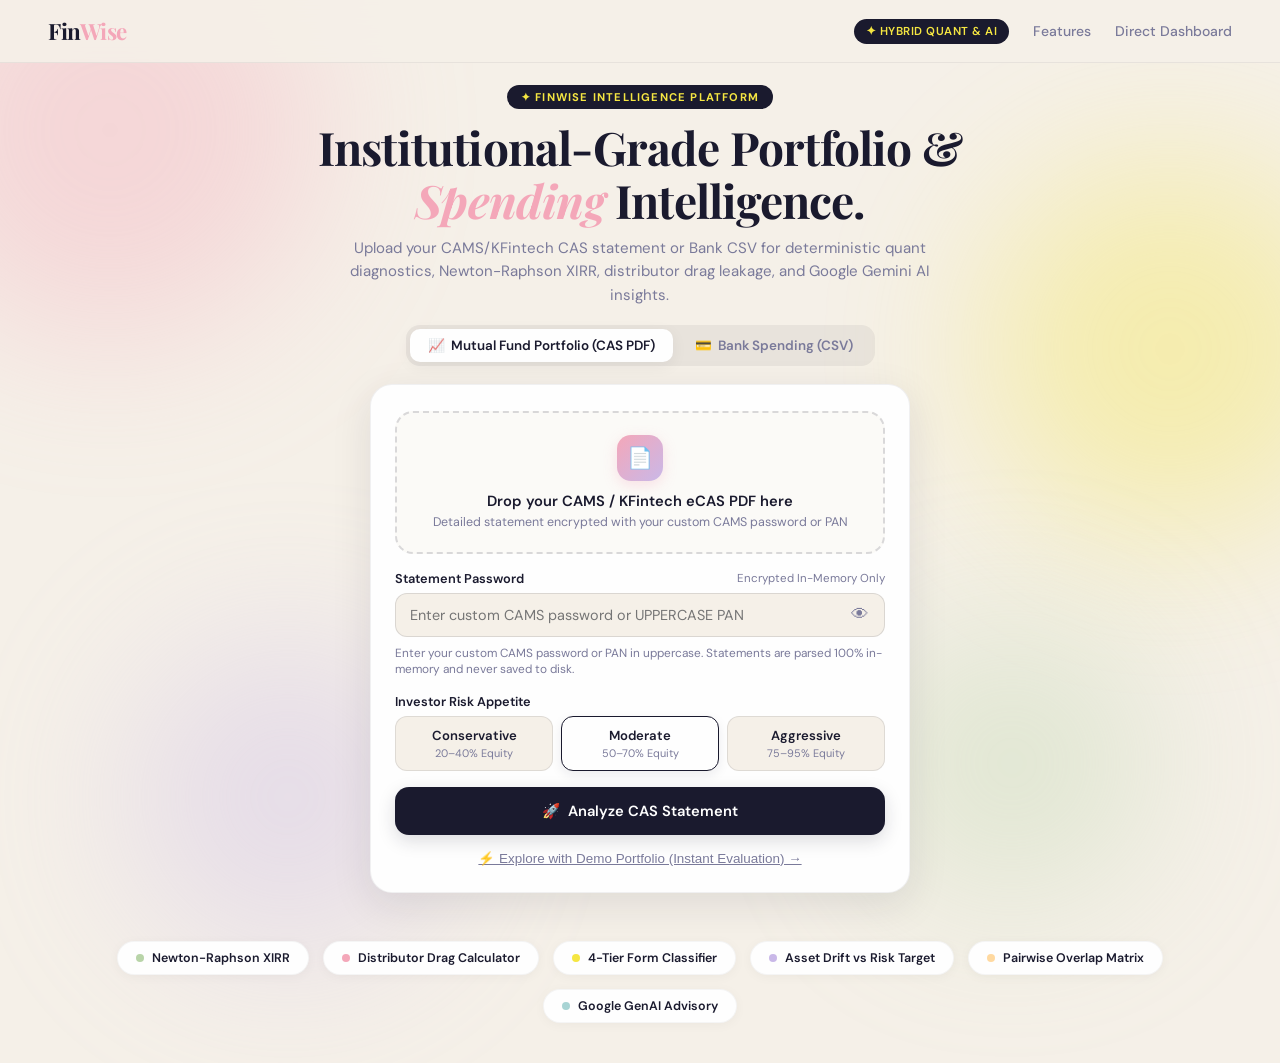
==== templates/index.html @ 9c48b219 "feat(ui): build interactive mutual fund dashboard, modern styles, and visualization charts" ====
<!DOCTYPE html>
<html lang="en">
<head>
<meta charset="UTF-8">
<meta name="viewport" content="width=device-width, initial-scale=1.0">
<title>FinWise — Mutual Fund Portfolio & Financial Spending Analyzer</title>
<meta name="description" content="Institutional-grade Mutual Fund Portfolio & Spending Analyzer with deterministic quant engine, Newton-Raphson XIRR, distributor drag calculator, and Google Gemini AI insights.">
<link rel="preconnect" href="https://fonts.googleapis.com">
<link href="https://fonts.googleapis.com/css2?family=DM+Sans:wght@300;400;500;600;700&family=Playfair+Display:ital,wght@0,600;0,700;1,400&family=JetBrains+Mono:wght@400;500&display=swap" rel="stylesheet">
<style>
  :root {
    --cream:     #F5F0E8;
    --blush:     #F4A7B9;
    --butter:    #F5E642;
    --sage:      #B8D4A8;
    --lavender:  #C9B8E8;
    --peach:     #FFD9A0;
    --teal:      #A8D4D4;
    --ink:       #1A1A2E;
    --ink2:      #2D2D44;
    --muted:     #7A7A9A;
    --white:     #FEFEFE;
    --border:    rgba(26,26,46,0.08);
    --shadow-sm: 0 4px 16px rgba(26,26,46,0.06);
    --shadow-md: 0 12px 40px rgba(26,26,46,0.1);
  }
  *, *::before, *::after { box-sizing: border-box; margin: 0; padding: 0; }
  html { scroll-behavior: smooth; }
  body {
    background: var(--cream);
    font-family: 'DM Sans', sans-serif;
    color: var(--ink);
    min-height: 100vh;
    overflow-x: hidden;
  }

  /* ── Nav ── */
  nav {
    position: fixed; top: 0; left: 0; right: 0; z-index: 100;
    display: flex; align-items: center; justify-content: space-between;
    padding: 16px 48px;
    background: rgba(245,240,232,0.9);
    backdrop-filter: blur(14px);
    border-bottom: 1px solid rgba(26,26,46,0.06);
  }
  .logo { font-family: 'Playfair Display', serif; font-size: 1.4rem; color: var(--ink); letter-spacing: -0.5px; font-weight: 700; }
  .logo span { color: var(--blush); }
  .nav-links { display: flex; align-items: center; gap: 24px; }
  .nav-links a { text-decoration: none; color: var(--muted); font-size: 0.875rem; font-weight: 500; transition: color 0.2s; }
  .nav-links a:hover { color: var(--ink); }
  .nav-pill-badge {
    background: var(--ink); color: var(--butter); font-size: 0.72rem; font-weight: 600;
    padding: 5px 12px; border-radius: 20px; letter-spacing: 0.5px; text-transform: uppercase;
  }

  /* ── Hero ── */
  .hero {
    min-height: calc(100vh - 65px);
    display: flex; flex-direction: column; align-items: center; justify-content: flex-start;
    padding: 85px 24px 40px;
    position: relative; overflow: hidden;
  }

  /* floating blobs */
  .blob {
    position: absolute; border-radius: 50%; filter: blur(80px); opacity: 0.35; pointer-events: none;
    animation: drift 8s ease-in-out infinite alternate;
  }
  .blob-1 { width: 420px; height: 420px; background: var(--blush); top: -80px; left: -100px; animation-delay: 0s; }
  .blob-2 { width: 380px; height: 380px; background: var(--butter); top: 15%; right: -80px; animation-delay: 2s; }
  .blob-3 { width: 320px; height: 320px; background: var(--lavender); bottom: 10%; left: 10%; animation-delay: 4s; }
  .blob-4 { width: 280px; height: 280px; background: var(--sage); bottom: 15%; right: 10%; animation-delay: 1s; }
  @keyframes drift { from { transform: translateY(0) scale(1); } to { transform: translateY(-30px) scale(1.05); } }

  .hero-text { text-align: center; position: relative; z-index: 1; max-width: 720px; margin-bottom: 18px; }
  .eyebrow {
    display: inline-flex; align-items: center; gap: 8px; background: var(--ink); color: var(--butter);
    font-size: 0.7rem; font-weight: 700; letter-spacing: 1.2px; text-transform: uppercase;
    padding: 5px 14px; border-radius: 20px; margin-bottom: 12px;
  }
  h1 {
    font-family: 'Playfair Display', serif;
    font-size: clamp(2rem, 3.6vw, 3rem);
    line-height: 1.15; letter-spacing: -0.8px;
    margin-bottom: 10px;
  }
  h1 em { font-style: italic; color: var(--blush); }
  .subtitle {
    font-size: 0.94rem; color: var(--muted); line-height: 1.55; max-width: 600px; margin: 0 auto;
  }

  /* ── Mode Switcher Tab ── */
  .mode-switch-wrap {
    position: relative; z-index: 1; display: flex; justify-content: center; margin-bottom: 18px;
  }
  .mode-switcher {
    display: inline-flex; background: rgba(26,26,46,0.06); padding: 4px; border-radius: 14px; gap: 4px;
  }
  .mode-btn {
    border: none; background: transparent; padding: 8px 18px; border-radius: 10px;
    font-family: 'DM Sans', sans-serif; font-size: 0.84rem; font-weight: 600; color: var(--muted);
    cursor: pointer; transition: all 0.2s ease; display: flex; align-items: center; gap: 6px;
  }
  .mode-btn.active {
    background: var(--white); color: var(--ink); box-shadow: var(--shadow-sm);
  }

  /* ── Card Container ── */
  .analyzer-card-container {
    position: relative; z-index: 1; width: 540px; max-width: 92vw;
  }
  .analyzer-panel {
    background: var(--white); border-radius: 22px; padding: 26px 24px;
    box-shadow: var(--shadow-md); border: 1px solid rgba(26,26,46,0.06);
    display: none; flex-direction: column; gap: 16px;
  }
  .analyzer-panel.active { display: flex; }

  /* ── Dropzone ── */
  .dropzone {
    border: 2px dashed rgba(26,26,46,0.15); border-radius: 18px; padding: 22px 16px;
    text-align: center; cursor: pointer; transition: all 0.2s ease;
    background: rgba(245,240,232,0.3);
  }
  .dropzone:hover, .dropzone.drag-over {
    border-color: var(--blush); background: rgba(244,167,185,0.07); transform: translateY(-1px);
  }
  .drop-icon {
    width: 46px; height: 46px; margin: 0 auto 10px;
    background: linear-gradient(135deg, var(--blush), var(--lavender));
    border-radius: 14px; display: flex; align-items: center; justify-content: center;
    font-size: 1.3rem; box-shadow: 0 4px 14px rgba(244,167,185,0.3);
  }
  .drop-title { font-size: 0.92rem; font-weight: 600; margin-bottom: 3px; color: var(--ink); }
  .drop-sub { font-size: 0.78rem; color: var(--muted); }
  .file-selected-badge {
    display: inline-flex; align-items: center; gap: 6px; background: rgba(184,212,168,0.3);
    color: #2b5e1c; font-size: 0.78rem; font-weight: 600; padding: 5px 12px; border-radius: 20px;
    margin-top: 8px;
  }

  /* ── Form Inputs ── */
  .form-group { display: flex; flex-direction: column; gap: 6px; }
  .form-label { font-size: 0.8rem; font-weight: 600; color: var(--ink); display: flex; align-items: center; justify-content: space-between; }
  .form-label-hint { font-size: 0.72rem; color: var(--muted); font-weight: normal; }
  
  .input-password-wrapper { position: relative; display: flex; align-items: center; }
  .input-text {
    width: 100%; padding: 12px 42px 12px 14px; border-radius: 12px;
    border: 1.5px solid rgba(26,26,46,0.12); font-family: 'DM Sans', sans-serif;
    font-size: 0.9rem; color: var(--ink); background: var(--cream);
    transition: border-color 0.2s ease, box-shadow 0.2s ease;
  }
  .input-text:focus { outline: none; border-color: var(--ink); background: var(--white); box-shadow: 0 0 0 3px rgba(26,26,46,0.06); }
  .input-toggle-pwd {
    position: absolute; right: 12px; background: transparent; border: none;
    cursor: pointer; font-size: 1.1rem; color: var(--muted); display: flex; align-items: center;
    padding: 4px; transition: color 0.2s;
  }
  .input-toggle-pwd:hover { color: var(--ink); }
  .input-hint { font-size: 0.74rem; color: var(--muted); margin-top: 2px; }

  /* ── Risk Appetite Selector ── */
  .risk-selector {
    display: grid; grid-template-columns: repeat(3, 1fr); gap: 8px;
  }
  .risk-option {
    position: relative; border: 1.5px solid rgba(26,26,46,0.1); border-radius: 12px;
    padding: 10px 8px; text-align: center; cursor: pointer; transition: all 0.2s ease;
    background: var(--cream);
  }
  .risk-option:hover { border-color: var(--blush); background: var(--white); }
  .risk-option input[type="radio"] { position: absolute; opacity: 0; }
  .risk-option.selected {
    border-color: var(--ink); background: var(--white); box-shadow: 0 4px 12px rgba(26,26,46,0.08);
  }
  .risk-title { font-size: 0.82rem; font-weight: 600; color: var(--ink); }
  .risk-desc { font-size: 0.68rem; color: var(--muted); margin-top: 2px; }

  /* ── Buttons ── */
  .btn-primary {
    display: inline-flex; align-items: center; justify-content: center; gap: 8px;
    background: var(--ink); color: var(--white); border: none; border-radius: 14px;
    padding: 14px 24px; font-family: 'DM Sans', sans-serif; font-size: 0.92rem; font-weight: 600;
    cursor: pointer; transition: all 0.2s ease; width: 100%; box-shadow: 0 6px 18px rgba(26,26,46,0.15);
  }
  .btn-primary:hover { background: var(--ink2); transform: translateY(-1px); box-shadow: 0 8px 24px rgba(26,26,46,0.22); }
  .btn-primary:disabled { opacity: 0.6; cursor: not-allowed; transform: none; }

  .btn-demo-row { display: flex; justify-content: center; }
  .btn-demo-link {
    background: transparent; border: none; color: var(--muted); font-size: 0.84rem;
    font-weight: 500; cursor: pointer; text-decoration: underline; transition: color 0.2s;
  }
  .btn-demo-link:hover { color: var(--ink); }

  /* ── Multi-Stage Progressive Loader ── */
  .progressive-loader {
    background: var(--cream); border-radius: 16px; padding: 18px 20px;
    display: none; flex-direction: column; gap: 12px; margin-top: 4px;
  }
  .loader-header { font-size: 0.82rem; font-weight: 600; color: var(--ink); display: flex; align-items: center; justify-content: space-between; }
  .stage-list { display: flex; flex-direction: column; gap: 8px; }
  .stage-item {
    display: flex; align-items: center; gap: 10px; font-size: 0.78rem; color: var(--muted);
    transition: all 0.3s ease;
  }
  .stage-item.active { color: var(--ink); font-weight: 600; }
  .stage-item.done { color: #2e7d32; }
  .stage-icon {
    width: 20px; height: 20px; border-radius: 50%; display: flex; align-items: center; justify-content: center;
    font-size: 0.7rem; background: rgba(26,26,46,0.08);
  }
  .stage-item.active .stage-icon { background: var(--blush); color: var(--ink); animation: pulse 1s infinite alternate; }
  .stage-item.done .stage-icon { background: var(--sage); color: #1b5e20; }
  @keyframes pulse { from { transform: scale(0.9); } to { transform: scale(1.1); } }

  /* ── Features Strip ── */
  .features {
    display: flex; gap: 14px; flex-wrap: wrap; justify-content: center;
    margin-top: 48px; padding: 0 24px; position: relative; z-index: 1;
  }
  .feature-pill {
    background: var(--white); border-radius: 40px; padding: 8px 18px;
    display: flex; align-items: center; gap: 8px;
    font-size: 0.78rem; font-weight: 600; color: var(--ink);
    box-shadow: 0 2px 12px rgba(0,0,0,0.04); border: 1px solid rgba(26,26,46,0.04);
  }
  .feature-pill .dot { width: 8px; height: 8px; border-radius: 50%; }

  /* toast */
  .toast {
    position: fixed; bottom: 32px; left: 50%; transform: translateX(-50%);
    background: var(--ink); color: var(--white); border-radius: 12px;
    padding: 12px 24px; font-size: 0.85rem; font-weight: 500;
    opacity: 0; transition: opacity 0.3s; pointer-events: none; z-index: 999;
    box-shadow: 0 8px 24px rgba(0,0,0,0.2);
  }
  .toast.show { opacity: 1; }
</style>
</head>
<body>

<nav>
  <div class="logo">Fin<span>Wise</span></div>
  <div class="nav-links">
    <span class="nav-pill-badge">✦ Hybrid Quant & AI</span>
    <a href="#features">Features</a>
    <a href="/dashboard">Direct Dashboard</a>
  </div>
</nav>

<section class="hero">
  <!-- background blobs -->
  <div class="blob blob-1"></div>
  <div class="blob blob-2"></div>
  <div class="blob blob-3"></div>
  <div class="blob blob-4"></div>

  <div class="hero-text">
    <span class="eyebrow">✦ FinWise Intelligence Platform</span>
    <h1>Institutional-Grade Portfolio &amp;<br><em>Spending</em> Intelligence.</h1>
    <p class="subtitle">Upload your CAMS/KFintech CAS statement or Bank CSV for deterministic quant diagnostics, Newton-Raphson XIRR, distributor drag leakage, and Google Gemini AI insights.</p>
  </div>

  <!-- Mode Switcher -->
  <div class="mode-switch-wrap">
    <div class="mode-switcher">
      <button class="mode-btn active" id="btn-mode-mf" onclick="switchMode('mf')">
        <span>📈</span> Mutual Fund Portfolio (CAS PDF)
      </button>
      <button class="mode-btn" id="btn-mode-spending" onclick="switchMode('spending')">
        <span>💳</span> Bank Spending (CSV)
      </button>
    </div>
  </div>

  <div class="analyzer-card-container">

    <!-- ═══ 1. MUTUAL FUND CAS ANALYZER PANEL ═══ -->
    <div class="analyzer-panel active" id="panel-mf">
      <div class="dropzone" id="mf-dropzone" onclick="document.getElementById('mf-file-input').click()">
        <div class="drop-icon">📄</div>
        <div class="drop-title">Drop your CAMS / KFintech eCAS PDF here</div>
        <div class="drop-sub">Detailed statement encrypted with your custom CAMS password or PAN</div>
        <div id="mf-file-badge" class="file-selected-badge" style="display:none;"></div>
        <input type="file" id="mf-file-input" accept=".pdf" style="display:none;" onchange="handleMfFileSelect(event)">
      </div>

      <div class="form-group">
        <label class="form-label" for="mf-password">
          <span>Statement Password</span>
          <span class="form-label-hint">Encrypted In-Memory Only</span>
        </label>
        <div class="input-password-wrapper">
          <input type="password" id="mf-password" class="input-text" placeholder="Enter custom CAMS password or UPPERCASE PAN">
          <button type="button" class="input-toggle-pwd" onclick="togglePasswordVisibility('mf-password', this)" title="Show/Hide Password">👁</button>
        </div>
        <p class="input-hint">Enter your custom CAMS password or PAN in uppercase. Statements are parsed 100% in-memory and never saved to disk.</p>
      </div>

      <div class="form-group">
        <label class="form-label">Investor Risk Appetite</label>
        <div class="risk-selector">
          <label class="risk-option" id="risk-opt-conservative" onclick="selectRisk('Conservative')">
            <input type="radio" name="risk_profile" value="Conservative">
            <div class="risk-title">Conservative</div>
            <div class="risk-desc">20–40% Equity</div>
          </label>
          <label class="risk-option selected" id="risk-opt-moderate" onclick="selectRisk('Moderate')">
            <input type="radio" name="risk_profile" value="Moderate" checked>
            <div class="risk-title">Moderate</div>
            <div class="risk-desc">50–70% Equity</div>
          </label>
          <label class="risk-option" id="risk-opt-aggressive" onclick="selectRisk('Aggressive')">
            <input type="radio" name="risk_profile" value="Aggressive">
            <div class="risk-title">Aggressive</div>
            <div class="risk-desc">75–95% Equity</div>
          </label>
        </div>
      </div>

      <!-- Progressive Multi-Stage Loading State -->
      <div class="progressive-loader" id="mf-loader">
        <div class="loader-header">
          <span id="loader-title">Executing Hybrid Audit Pipeline...</span>
          <span id="loader-timer" style="font-family:'JetBrains Mono',monospace;font-size:0.75rem;">⏳</span>
        </div>
        <div class="stage-list">
          <div class="stage-item" id="stage-1"><div class="stage-icon">1</div> Decrypting Statement in Memory</div>
          <div class="stage-item" id="stage-2"><div class="stage-icon">2</div> Fetching Daily NAVs &amp; AMFI Benchmarks</div>
          <div class="stage-item" id="stage-3"><div class="stage-icon">3</div> Computing Quant Diagnostics (XIRR, Drag, Drift, Overlap)</div>
          <div class="stage-item" id="stage-4"><div class="stage-icon">4</div> Synthesizing Structured AI Advisory (Gemini)</div>
        </div>
      </div>

      <button class="btn-primary" id="btn-analyze-mf" onclick="submitMfAnalysis()">
        <span>🚀</span> Analyze CAS Statement
      </button>

      <div class="btn-demo-row">
        <button class="btn-demo-link" onclick="loadMfDemo()">⚡ Explore with Demo Portfolio (Instant Evaluation) →</button>
      </div>
    </div>

    <!-- ═══ 2. BANK SPENDING CSV ANALYZER PANEL ═══ -->
    <div class="analyzer-panel" id="panel-spending">
      <div class="dropzone" id="csv-dropzone" onclick="document.getElementById('csv-file-input').click()">
        <div class="drop-icon">📊</div>
        <div class="drop-title">Drop your Bank Statement CSV here</div>
        <div class="drop-sub">Export from HDFC, ICICI, SBI, Axis, Kotak or standard CSV</div>
        <div id="csv-file-badge" class="file-selected-badge" style="display:none;"></div>
        <input type="file" id="csv-file-input" accept=".csv" style="display:none;" onchange="handleCsvFileSelect(event)">
      </div>

      <div class="progressive-loader" id="csv-loader">
        <div class="loader-header"><span>Processing bank transactions...</span></div>
        <div class="stage-list">
          <div class="stage-item active"><div class="stage-icon">✓</div> Preprocessing dates, amounts &amp; categories</div>
        </div>
      </div>

      <button class="btn-primary" id="btn-analyze-csv" onclick="submitCsvAnalysis()">
        <span>📂</span> Analyze Spending CSV
      </button>

      <div class="btn-demo-row">
        <button class="btn-demo-link" onclick="loadSpendingDemo()">⚡ Try with sample spending data →</button>
      </div>
    </div>

  </div>

  <div class="features" id="features">
    <div class="feature-pill"><div class="dot" style="background:var(--sage)"></div>Newton-Raphson XIRR</div>
    <div class="feature-pill"><div class="dot" style="background:var(--blush)"></div>Distributor Drag Calculator</div>
    <div class="feature-pill"><div class="dot" style="background:var(--butter)"></div>4-Tier Form Classifier</div>
    <div class="feature-pill"><div class="dot" style="background:var(--lavender)"></div>Asset Drift vs Risk Target</div>
    <div class="feature-pill"><div class="dot" style="background:var(--peach)"></div>Pairwise Overlap Matrix</div>
    <div class="feature-pill"><div class="dot" style="background:var(--teal)"></div>Google GenAI Advisory</div>
  </div>
</section>

<div class="toast" id="toast"></div>

<script>
let selectedMfFile = null;
let selectedCsvFile = null;
let currentRiskProfile = 'Moderate';

function switchMode(mode) {
  document.getElementById('btn-mode-mf').classList.toggle('active', mode === 'mf');
  document.getElementById('btn-mode-spending').classList.toggle('active', mode === 'spending');
  document.getElementById('panel-mf').classList.toggle('active', mode === 'mf');
  document.getElementById('panel-spending').classList.toggle('active', mode === 'spending');
}

function togglePasswordVisibility(inputId, btn) {
  const el = document.getElementById(inputId);
  if (el.type === 'password') {
    el.type = 'text';
    btn.textContent = '🔒';
  } else {
    el.type = 'password';
    btn.textContent = '👁';
  }
}

function selectRisk(risk) {
  currentRiskProfile = risk;
  ['conservative', 'moderate', 'aggressive'].forEach(r => {
    const el = document.getElementById('risk-opt-' + r);
    if (el) el.classList.toggle('selected', r === risk.toLowerCase());
  });
}

function handleMfFileSelect(e) {
  if (e.target.files && e.target.files[0]) {
    selectedMfFile = e.target.files[0];
    const badge = document.getElementById('mf-file-badge');
    badge.textContent = `✓ ${selectedMfFile.name} (${(selectedMfFile.size / 1024).toFixed(1)} KB)`;
    badge.style.display = 'inline-flex';
  }
}

function handleCsvFileSelect(e) {
  if (e.target.files && e.target.files[0]) {
    selectedCsvFile = e.target.files[0];
    const badge = document.getElementById('csv-file-badge');
    badge.textContent = `✓ ${selectedCsvFile.name} (${(selectedCsvFile.size / 1024).toFixed(1)} KB)`;
    badge.style.display = 'inline-flex';
  }
}

// Drag & drop support
const mfZone = document.getElementById('mf-dropzone');
mfZone.addEventListener('dragover', e => { e.preventDefault(); mfZone.classList.add('drag-over'); });
mfZone.addEventListener('dragleave', () => mfZone.classList.remove('drag-over'));
mfZone.addEventListener('drop', e => {
  e.preventDefault(); mfZone.classList.remove('drag-over');
  if (e.dataTransfer.files && e.dataTransfer.files[0]) {
    selectedMfFile = e.dataTransfer.files[0];
    const badge = document.getElementById('mf-file-badge');
    badge.textContent = `✓ ${selectedMfFile.name}`;
    badge.style.display = 'inline-flex';
  }
});

const csvZone = document.getElementById('csv-dropzone');
csvZone.addEventListener('dragover', e => { e.preventDefault(); csvZone.classList.add('drag-over'); });
csvZone.addEventListener('dragleave', () => csvZone.classList.remove('drag-over'));
csvZone.addEventListener('drop', e => {
  e.preventDefault(); csvZone.classList.remove('drag-over');
  if (e.dataTransfer.files && e.dataTransfer.files[0]) {
    selectedCsvFile = e.dataTransfer.files[0];
    const badge = document.getElementById('csv-file-badge');
    badge.textContent = `✓ ${selectedCsvFile.name}`;
    badge.style.display = 'inline-flex';
  }
});

function advanceStages() {
  const s1 = document.getElementById('stage-1');
  const s2 = document.getElementById('stage-2');
  const s3 = document.getElementById('stage-3');
  const s4 = document.getElementById('stage-4');

  s1.className = 'stage-item active';
  s2.className = 'stage-item';
  s3.className = 'stage-item';
  s4.className = 'stage-item';

  setTimeout(() => { s1.className = 'stage-item done'; s2.className = 'stage-item active'; }, 600);
  setTimeout(() => { s2.className = 'stage-item done'; s3.className = 'stage-item active'; }, 1300);
  setTimeout(() => { s3.className = 'stage-item done'; s4.className = 'stage-item active'; }, 2100);
}

async function submitMfAnalysis() {
  if (!selectedMfFile) {
    showToast('⚠️ Please choose a CAMS/KFintech CAS PDF statement.');
    return;
  }
  const pwd = document.getElementById('mf-password').value.trim();
  if (!pwd) {
    showToast('⚠️ Please enter the statement password or PAN.');
    return;
  }

  const loader = document.getElementById('mf-loader');
  const btn = document.getElementById('btn-analyze-mf');
  loader.style.display = 'flex';
  btn.disabled = true;
  advanceStages();

  const fd = new FormData();
  fd.append('file', selectedMfFile);
  fd.append('password', pwd);
  fd.append('risk_profile', currentRiskProfile);

  try {
    const res = await fetch('/api/portfolio/analyze-cas', {
      method: 'POST',
      body: fd,
    });
    const data = await res.json();
    if (res.ok) {
      document.getElementById('stage-4').className = 'stage-item done';
      sessionStorage.setItem('finwise_portfolio_audit', JSON.stringify(data));
      showToast('✓ Audit synthesized successfully!');
      setTimeout(() => window.location.href = '/dashboard', 600);
    } else {
      loader.style.display = 'none';
      btn.disabled = false;
      showToast('⚠️ ' + (data.detail || data.error || 'Failed to process statement.'));
    }
  } catch (err) {
    loader.style.display = 'none';
    btn.disabled = false;
    showToast('⚠️ Connection error. Check server status.');
  }
}

async function loadMfDemo() {
  const loader = document.getElementById('mf-loader');
  const btn = document.getElementById('btn-analyze-mf');
  loader.style.display = 'flex';
  btn.disabled = true;
  advanceStages();

  const fd = new FormData();
  fd.append('risk_profile', currentRiskProfile);

  try {
    const res = await fetch('/api/portfolio/analyze-demo', {
      method: 'POST',
      body: fd,
    });
    const data = await res.json();
    if (res.ok) {
      document.getElementById('stage-4').className = 'stage-item done';
      sessionStorage.setItem('finwise_portfolio_audit', JSON.stringify(data));
      showToast('✓ Demo audit loaded!');
      setTimeout(() => window.location.href = '/dashboard', 600);
    } else {
      loader.style.display = 'none';
      btn.disabled = false;
      showToast('⚠️ ' + (data.detail || 'Demo analysis failed.'));
    }
  } catch (err) {
    loader.style.display = 'none';
    btn.disabled = false;
    showToast('⚠️ Connection error.');
  }
}

async function submitCsvAnalysis() {
  if (!selectedCsvFile) {
    showToast('⚠️ Please select a CSV file.');
    return;
  }
  const fd = new FormData();
  fd.append('file', selectedCsvFile);
  document.getElementById('csv-loader').style.display = 'flex';
  document.getElementById('btn-analyze-csv').disabled = true;

  try {
    const res = await fetch('/api/upload', { method: 'POST', body: fd });
    const data = await res.json();
    if (res.ok && data.success) {
      showToast('✓ Transactions loaded!');
      setTimeout(() => window.location.href = '/dashboard', 600);
    } else {
      document.getElementById('csv-loader').style.display = 'none';
      document.getElementById('btn-analyze-csv').disabled = false;
      showToast('⚠️ ' + (data.error || 'CSV upload failed.'));
    }
  } catch (err) {
    document.getElementById('csv-loader').style.display = 'none';
    document.getElementById('btn-analyze-csv').disabled = false;
    showToast('⚠️ Error uploading CSV.');
  }
}

async function loadSpendingDemo() {
  document.getElementById('csv-loader').style.display = 'flex';
  try {
    const res = await fetch('/api/sample');
    const data = await res.json();
    if (res.ok && data.success) {
      showToast('✓ Sample spending data loaded!');
      setTimeout(() => window.location.href = '/dashboard', 500);
    } else {
      showToast('⚠️ Failed to load sample.');
    }
  } catch (err) {
    showToast('⚠️ Connection error.');
  }
}

function showToast(msg) {
  const t = document.getElementById('toast');
  t.textContent = msg;
  t.classList.add('show');
  setTimeout(() => t.classList.remove('show'), 3500);
}
</script>
</body>
</html>
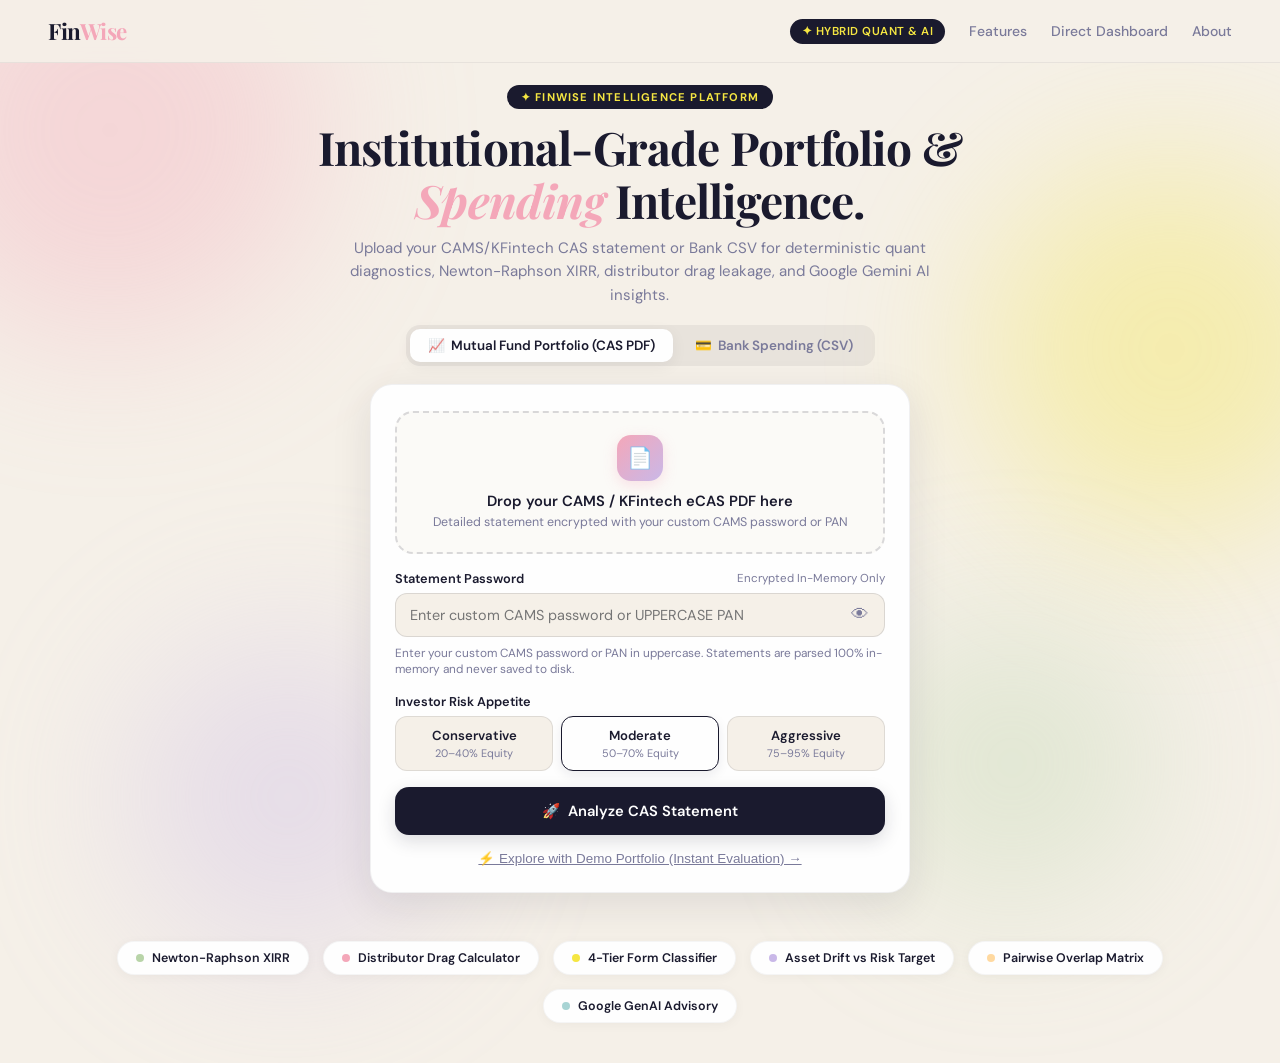
==== commit 544c805b: "feat(about): add responsive About page with contributor attribution and matching FinWise favicon" ====
--- a/templates/index.html
+++ b/templates/index.html
@@ -5,6 +5,9 @@
 <meta name="viewport" content="width=device-width, initial-scale=1.0">
 <title>FinWise — Mutual Fund Portfolio & Financial Spending Analyzer</title>
 <meta name="description" content="Institutional-grade Mutual Fund Portfolio & Spending Analyzer with deterministic quant engine, Newton-Raphson XIRR, distributor drag calculator, and Google Gemini AI insights.">
+<link rel="icon" type="image/svg+xml" href="/static/favicon.svg">
+<link rel="alternate icon" href="/static/favicon.ico">
+<link rel="apple-touch-icon" href="/static/apple-touch-icon.png">
 <link rel="preconnect" href="https://fonts.googleapis.com">
 <link href="https://fonts.googleapis.com/css2?family=DM+Sans:wght@300;400;500;600;700&family=Playfair+Display:ital,wght@0,600;0,700;1,400&family=JetBrains+Mono:wght@400;500&display=swap" rel="stylesheet">
 <style>
@@ -43,7 +46,7 @@
     backdrop-filter: blur(14px);
     border-bottom: 1px solid rgba(26,26,46,0.06);
   }
-  .logo { font-family: 'Playfair Display', serif; font-size: 1.4rem; color: var(--ink); letter-spacing: -0.5px; font-weight: 700; }
+  .logo { font-family: 'Playfair Display', serif; font-size: 1.4rem; color: var(--ink); letter-spacing: -0.5px; font-weight: 700; text-decoration: none; }
   .logo span { color: var(--blush); }
   .nav-links { display: flex; align-items: center; gap: 24px; }
   .nav-links a { text-decoration: none; color: var(--muted); font-size: 0.875rem; font-weight: 500; transition: color 0.2s; }
@@ -233,6 +236,7 @@
     position: fixed; bottom: 32px; left: 50%; transform: translateX(-50%);
     background: var(--ink); color: var(--white); border-radius: 12px;
     padding: 12px 24px; font-size: 0.85rem; font-weight: 500;
+    max-width: 90vw; max-height: 120px; overflow: hidden; text-overflow: ellipsis;
     opacity: 0; transition: opacity 0.3s; pointer-events: none; z-index: 999;
     box-shadow: 0 8px 24px rgba(0,0,0,0.2);
   }
@@ -242,11 +246,12 @@
 <body>
 
 <nav>
-  <div class="logo">Fin<span>Wise</span></div>
+  <a href="/" style="text-decoration:none;"><div class="logo">Fin<span>Wise</span></div></a>
   <div class="nav-links">
     <span class="nav-pill-badge">✦ Hybrid Quant & AI</span>
     <a href="#features">Features</a>
     <a href="/dashboard">Direct Dashboard</a>
+    <a href="/about">About</a>
   </div>
 </nav>
 
@@ -502,7 +507,15 @@
       method: 'POST',
       body: fd,
     });
-    const data = await res.json();
+    
+    const rawText = await res.text();
+    let data = {};
+    try {
+      data = JSON.parse(rawText);
+    } catch (e) {
+      data = { detail: rawText || `Server responded with status ${res.status}` };
+    }
+
     if (res.ok) {
       document.getElementById('stage-4').className = 'stage-item done';
       sessionStorage.setItem('finwise_portfolio_audit', JSON.stringify(data));
@@ -511,12 +524,12 @@
     } else {
       loader.style.display = 'none';
       btn.disabled = false;
-      showToast('⚠️ ' + (data.detail || data.error || 'Failed to process statement.'));
+      showToast('⚠️ ' + (data.detail || data.error || `Error ${res.status}: Failed to process statement.`));
     }
   } catch (err) {
     loader.style.display = 'none';
     btn.disabled = false;
-    showToast('⚠️ Connection error. Check server status.');
+    showToast('⚠️ Network Error: ' + (err.message || 'Check server status.'));
   }
 }
 
@@ -535,7 +548,15 @@
       method: 'POST',
       body: fd,
     });
-    const data = await res.json();
+    
+    const rawText = await res.text();
+    let data = {};
+    try {
+      data = JSON.parse(rawText);
+    } catch (e) {
+      data = { detail: rawText || `Server responded with status ${res.status}` };
+    }
+
     if (res.ok) {
       document.getElementById('stage-4').className = 'stage-item done';
       sessionStorage.setItem('finwise_portfolio_audit', JSON.stringify(data));
@@ -544,12 +565,12 @@
     } else {
       loader.style.display = 'none';
       btn.disabled = false;
-      showToast('⚠️ ' + (data.detail || 'Demo analysis failed.'));
+      showToast('⚠️ ' + (data.detail || data.error || `Error ${res.status}: Demo analysis failed.`));
     }
   } catch (err) {
     loader.style.display = 'none';
     btn.disabled = false;
-    showToast('⚠️ Connection error.');
+    showToast('⚠️ Network Error: ' + (err.message || 'Check server status.'));
   }
 }
 
@@ -565,19 +586,25 @@
 
   try {
     const res = await fetch('/api/upload', { method: 'POST', body: fd });
-    const data = await res.json();
+    const rawText = await res.text();
+    let data = {};
+    try {
+      data = JSON.parse(rawText);
+    } catch (e) {
+      data = { error: rawText || `Server returned ${res.status}` };
+    }
     if (res.ok && data.success) {
       showToast('✓ Transactions loaded!');
       setTimeout(() => window.location.href = '/dashboard', 600);
     } else {
       document.getElementById('csv-loader').style.display = 'none';
       document.getElementById('btn-analyze-csv').disabled = false;
-      showToast('⚠️ ' + (data.error || 'CSV upload failed.'));
+      showToast('⚠️ ' + (data.error || `Error ${res.status}: CSV upload failed.`));
     }
   } catch (err) {
     document.getElementById('csv-loader').style.display = 'none';
     document.getElementById('btn-analyze-csv').disabled = false;
-    showToast('⚠️ Error uploading CSV.');
+    showToast('⚠️ Network Error: ' + (err.message || 'Error uploading CSV.'));
   }
 }
 
@@ -585,20 +612,37 @@
   document.getElementById('csv-loader').style.display = 'flex';
   try {
     const res = await fetch('/api/sample');
-    const data = await res.json();
+    const rawText = await res.text();
+    let data = {};
+    try {
+      data = JSON.parse(rawText);
+    } catch (e) {
+      data = { error: rawText || `Server returned ${res.status}` };
+    }
     if (res.ok && data.success) {
       showToast('✓ Sample spending data loaded!');
       setTimeout(() => window.location.href = '/dashboard', 500);
     } else {
-      showToast('⚠️ Failed to load sample.');
+      document.getElementById('csv-loader').style.display = 'none';
+      showToast('⚠️ ' + (data.error || `Error ${res.status}: Failed to load sample.`));
     }
   } catch (err) {
-    showToast('⚠️ Connection error.');
+    document.getElementById('csv-loader').style.display = 'none';
+    showToast('⚠️ Network Error: ' + (err.message || 'Check server status.'));
   }
 }
 
 function showToast(msg) {
   const t = document.getElementById('toast');
+  if (!t) return;
+  if (typeof msg === 'string' && msg.includes('<')) {
+    const parser = new DOMParser();
+    const doc = parser.parseFromString(msg, 'text/html');
+    msg = doc.body.textContent.trim().replace(/\s+/g, ' ');
+  }
+  if (typeof msg === 'string' && msg.length > 160) {
+    msg = msg.substring(0, 160) + '...';
+  }
   t.textContent = msg;
   t.classList.add('show');
   setTimeout(() => t.classList.remove('show'), 3500);
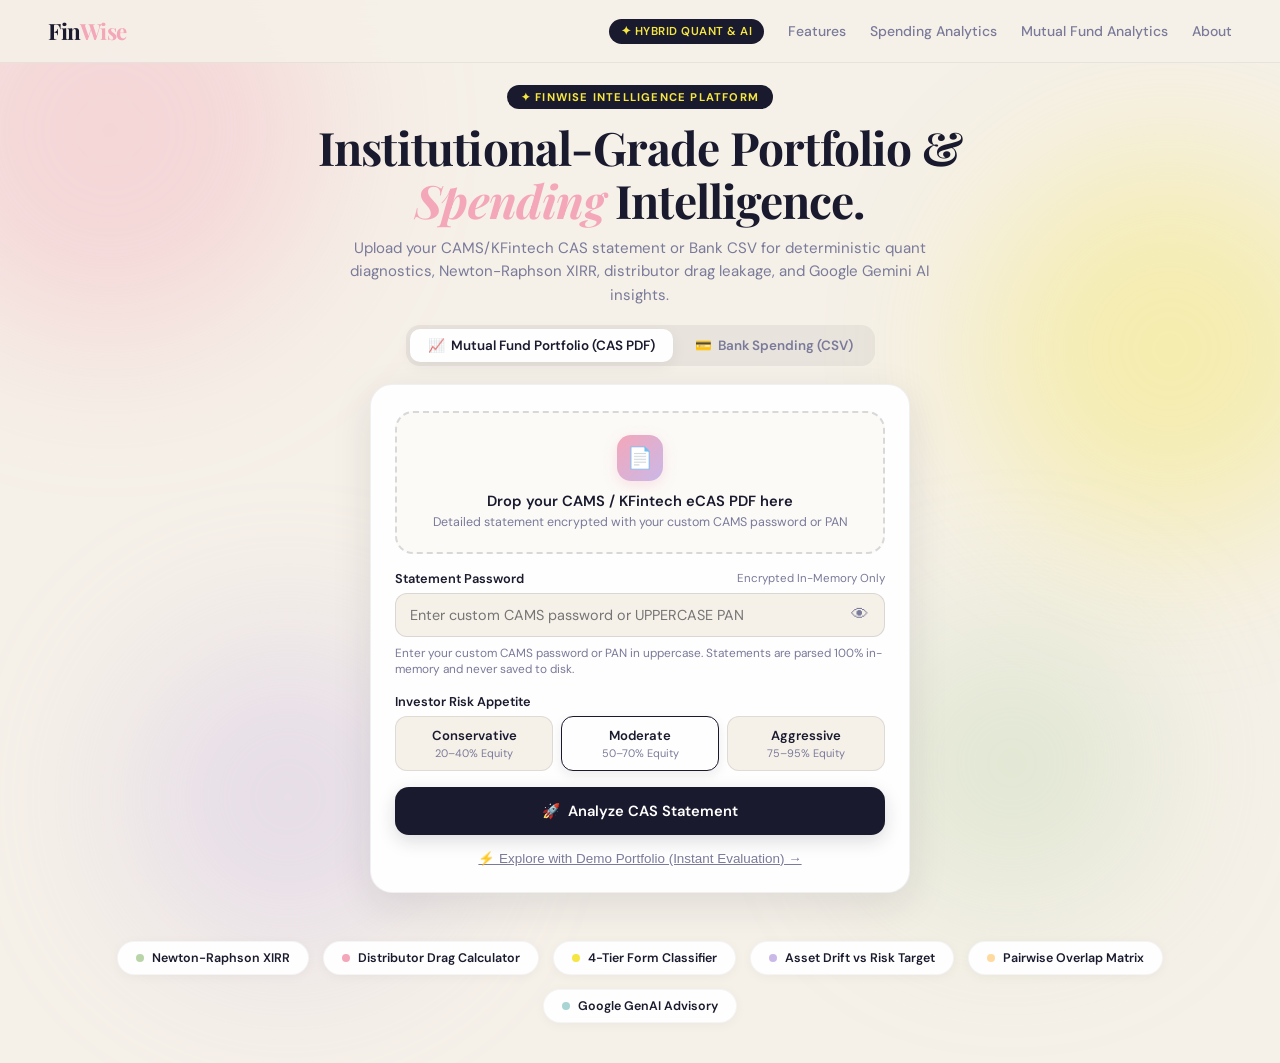
==== commit d31156a4: "feat(spending): restore complete bank spending analytics dashboard and isolated component suite unde" ====
--- a/templates/index.html
+++ b/templates/index.html
@@ -248,9 +248,10 @@
 <nav>
   <a href="/" style="text-decoration:none;"><div class="logo">Fin<span>Wise</span></div></a>
   <div class="nav-links">
-    <span class="nav-pill-badge">✦ Hybrid Quant & AI</span>
+    <span class="nav-pill-badge">✦ Hybrid Quant &amp; AI</span>
     <a href="#features">Features</a>
-    <a href="/dashboard">Direct Dashboard</a>
+    <a href="/spending-analytics">Spending Analytics</a>
+    <a href="/dashboard">Mutual Fund Analytics</a>
     <a href="/about">About</a>
   </div>
 </nav>
@@ -595,7 +596,7 @@
     }
     if (res.ok && data.success) {
       showToast('✓ Transactions loaded!');
-      setTimeout(() => window.location.href = '/dashboard', 600);
+      setTimeout(() => window.location.href = '/spending-analytics', 500);
     } else {
       document.getElementById('csv-loader').style.display = 'none';
       document.getElementById('btn-analyze-csv').disabled = false;
@@ -621,7 +622,7 @@
     }
     if (res.ok && data.success) {
       showToast('✓ Sample spending data loaded!');
-      setTimeout(() => window.location.href = '/dashboard', 500);
+      setTimeout(() => window.location.href = '/spending-analytics', 500);
     } else {
       document.getElementById('csv-loader').style.display = 'none';
       showToast('⚠️ ' + (data.error || `Error ${res.status}: Failed to load sample.`));
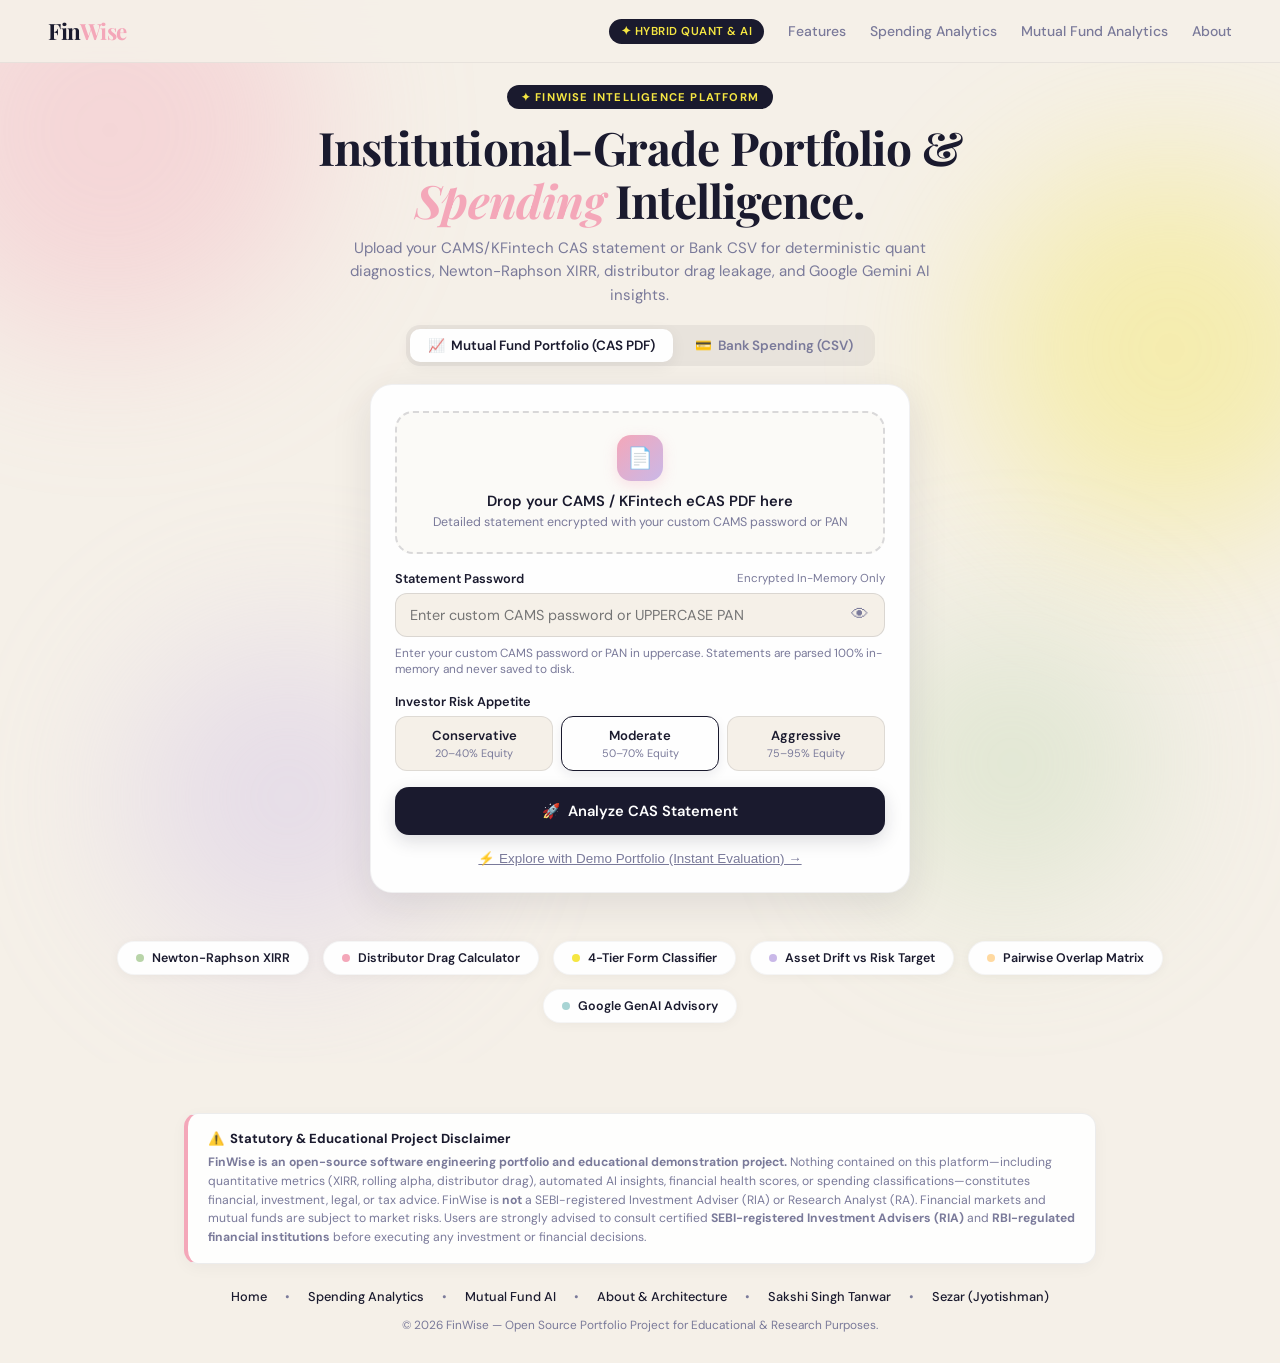
==== commit 16ed4029: "docs(compliance): add prominent statutory, educational, and SEBI/RBI registered adviser disclaimers " ====
--- a/templates/index.html
+++ b/templates/index.html
@@ -231,6 +231,62 @@
   }
   .feature-pill .dot { width: 8px; height: 8px; border-radius: 50%; }
 
+  /* ── Disclaimer & Footer ── */
+  .site-footer {
+    max-width: 960px;
+    margin: 50px auto 30px;
+    padding: 0 24px;
+    text-align: center;
+    position: relative;
+    z-index: 1;
+  }
+  .disclaimer-card {
+    background: rgba(255, 255, 255, 0.88);
+    border: 1px solid var(--border);
+    border-left: 4px solid var(--blush);
+    border-radius: 14px;
+    padding: 16px 20px;
+    text-align: left;
+    margin-bottom: 24px;
+    box-shadow: 0 4px 16px rgba(26,26,46,0.04);
+  }
+  .disclaimer-title {
+    font-size: 0.82rem;
+    font-weight: 700;
+    color: var(--ink);
+    margin-bottom: 6px;
+    display: flex;
+    align-items: center;
+    gap: 6px;
+  }
+  .disclaimer-text {
+    font-size: 0.76rem;
+    color: var(--muted);
+    line-height: 1.55;
+  }
+  .footer-links {
+    display: flex;
+    justify-content: center;
+    gap: 18px;
+    flex-wrap: wrap;
+    font-size: 0.8rem;
+    color: var(--muted);
+  }
+  .footer-links a {
+    color: var(--ink);
+    text-decoration: none;
+    font-weight: 500;
+    transition: color 0.2s;
+  }
+  .footer-links a:hover {
+    color: #BE123C;
+  }
+  .footer-copy {
+    font-size: 0.74rem;
+    color: var(--muted);
+    margin-top: 12px;
+  }
+
   /* toast */
   .toast {
     position: fixed; bottom: 32px; left: 50%; transform: translateX(-50%);
@@ -386,6 +442,35 @@
     <div class="feature-pill"><div class="dot" style="background:var(--teal)"></div>Google GenAI Advisory</div>
   </div>
 </section>
+
+<!-- ═══════════════════════════════════════════════════ FOOTER & DISCLAIMER -->
+<footer class="site-footer">
+  <div class="disclaimer-card">
+    <div class="disclaimer-title">
+      <span>⚠️</span> Statutory &amp; Educational Project Disclaimer
+    </div>
+    <div class="disclaimer-text">
+      <strong>FinWise is an open-source software engineering portfolio and educational demonstration project.</strong> Nothing contained on this platform—including quantitative metrics (XIRR, rolling alpha, distributor drag), automated AI insights, financial health scores, or spending classifications—constitutes financial, investment, legal, or tax advice. FinWise is <strong>not</strong> a SEBI-registered Investment Adviser (RIA) or Research Analyst (RA). Financial markets and mutual funds are subject to market risks. Users are strongly advised to consult certified <strong>SEBI-registered Investment Advisers (RIA)</strong> and <strong>RBI-regulated financial institutions</strong> before executing any investment or financial decisions.
+    </div>
+  </div>
+
+  <div class="footer-links">
+    <a href="/">Home</a>
+    <span>•</span>
+    <a href="/spending-analytics">Spending Analytics</a>
+    <span>•</span>
+    <a href="/dashboard">Mutual Fund AI</a>
+    <span>•</span>
+    <a href="/about">About &amp; Architecture</a>
+    <span>•</span>
+    <a href="https://github.com/slashthose" target="_blank" rel="noopener">Sakshi Singh Tanwar</a>
+    <span>•</span>
+    <a href="https://github.com/SezarTheGreat" target="_blank" rel="noopener">Sezar (Jyotishman)</a>
+  </div>
+  <div class="footer-copy">
+    © 2026 FinWise — Open Source Portfolio Project for Educational &amp; Research Purposes.
+  </div>
+</footer>
 
 <div class="toast" id="toast"></div>
 
